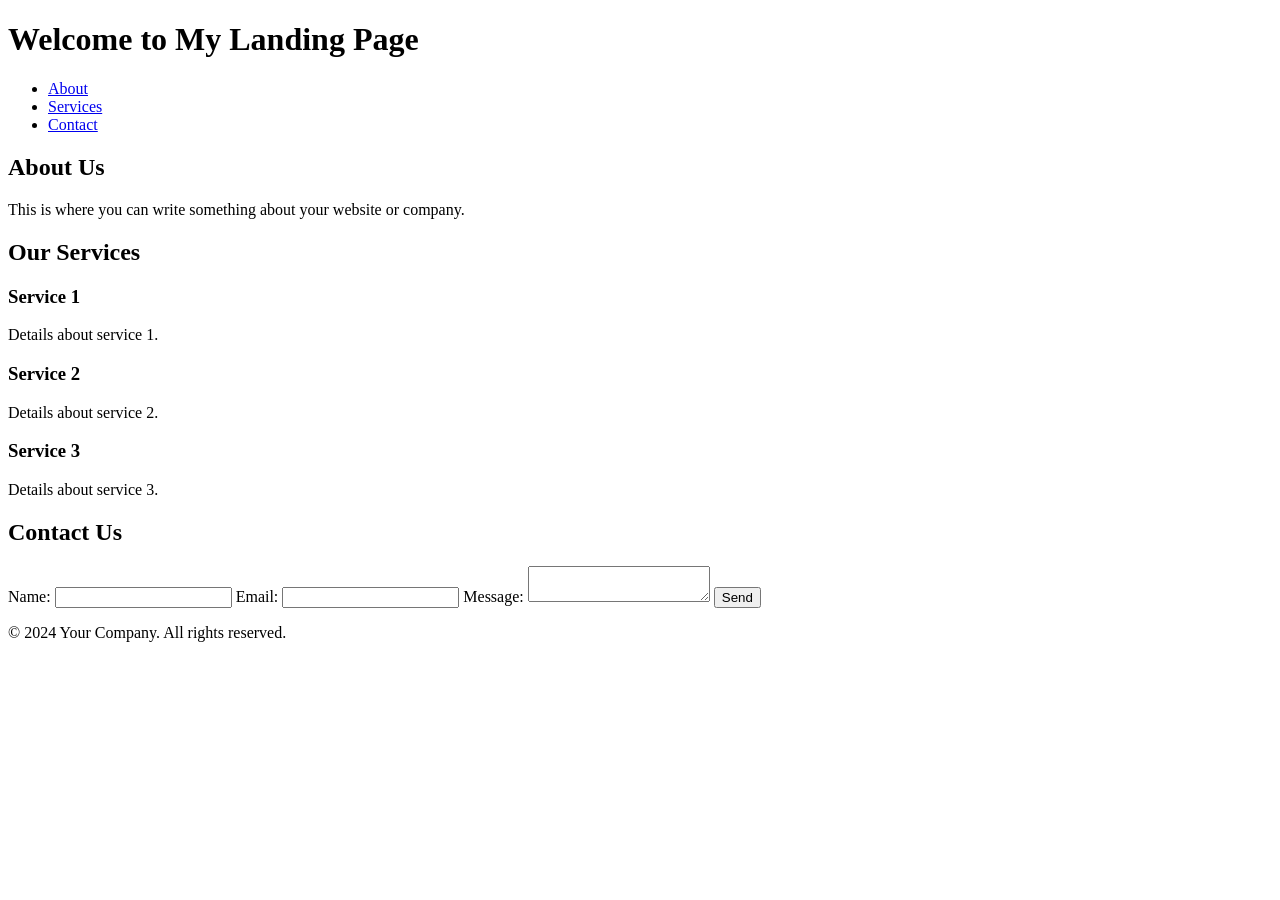
==== oibsip/index.html @ 51a75462 "landing page" ====
<!DOCTYPE html>
<html lang="en">
<head>
    <meta charset="UTF-8">
    <meta name="viewport" content="width=device-width, initial-scale=1.0">
    <title>Landing Page</title>
    <link rel="stylesheet" href="styles.css">
</head>
<body>
    <header class="main-header">
        <h1>Welcome to My Landing Page</h1>
        <nav>
            <ul>
                <li><a href="#about">About</a></li>
                <li><a href="#services">Services</a></li>
                <li><a href="#contact">Contact</a></li>
            </ul>
        </nav>
    </header>

    <section id="about" class="section">
        <h2>About Us</h2>
        <p>This is where you can write something about your website or company.</p>
    </section>

    <section id="services" class="section">
        <h2>Our Services</h2>
        <div class="service">
            <h3>Service 1</h3>
            <p>Details about service 1.</p>
        </div>
        <div class="service">
            <h3>Service 2</h3>
            <p>Details about service 2.</p>
        </div>
        <div class="service">
            <h3>Service 3</h3>
            <p>Details about service 3.</p>
        </div>
    </section>

    <section id="contact" class="section">
        <h2>Contact Us</h2>
        <form>
            <label for="name">Name:</label>
            <input type="text" id="name" name="name">
            <label for="email">Email:</label>
            <input type="email" id="email" name="email">
            <label for="message">Message:</label>
            <textarea id="message" name="message"></textarea>
            <button type="submit">Send</button>
        </form>
    </section>

    <footer class="main-footer">
        <p>&copy; 2024 Your Company. All rights reserved.</p>
    </footer>
</body>
</html>
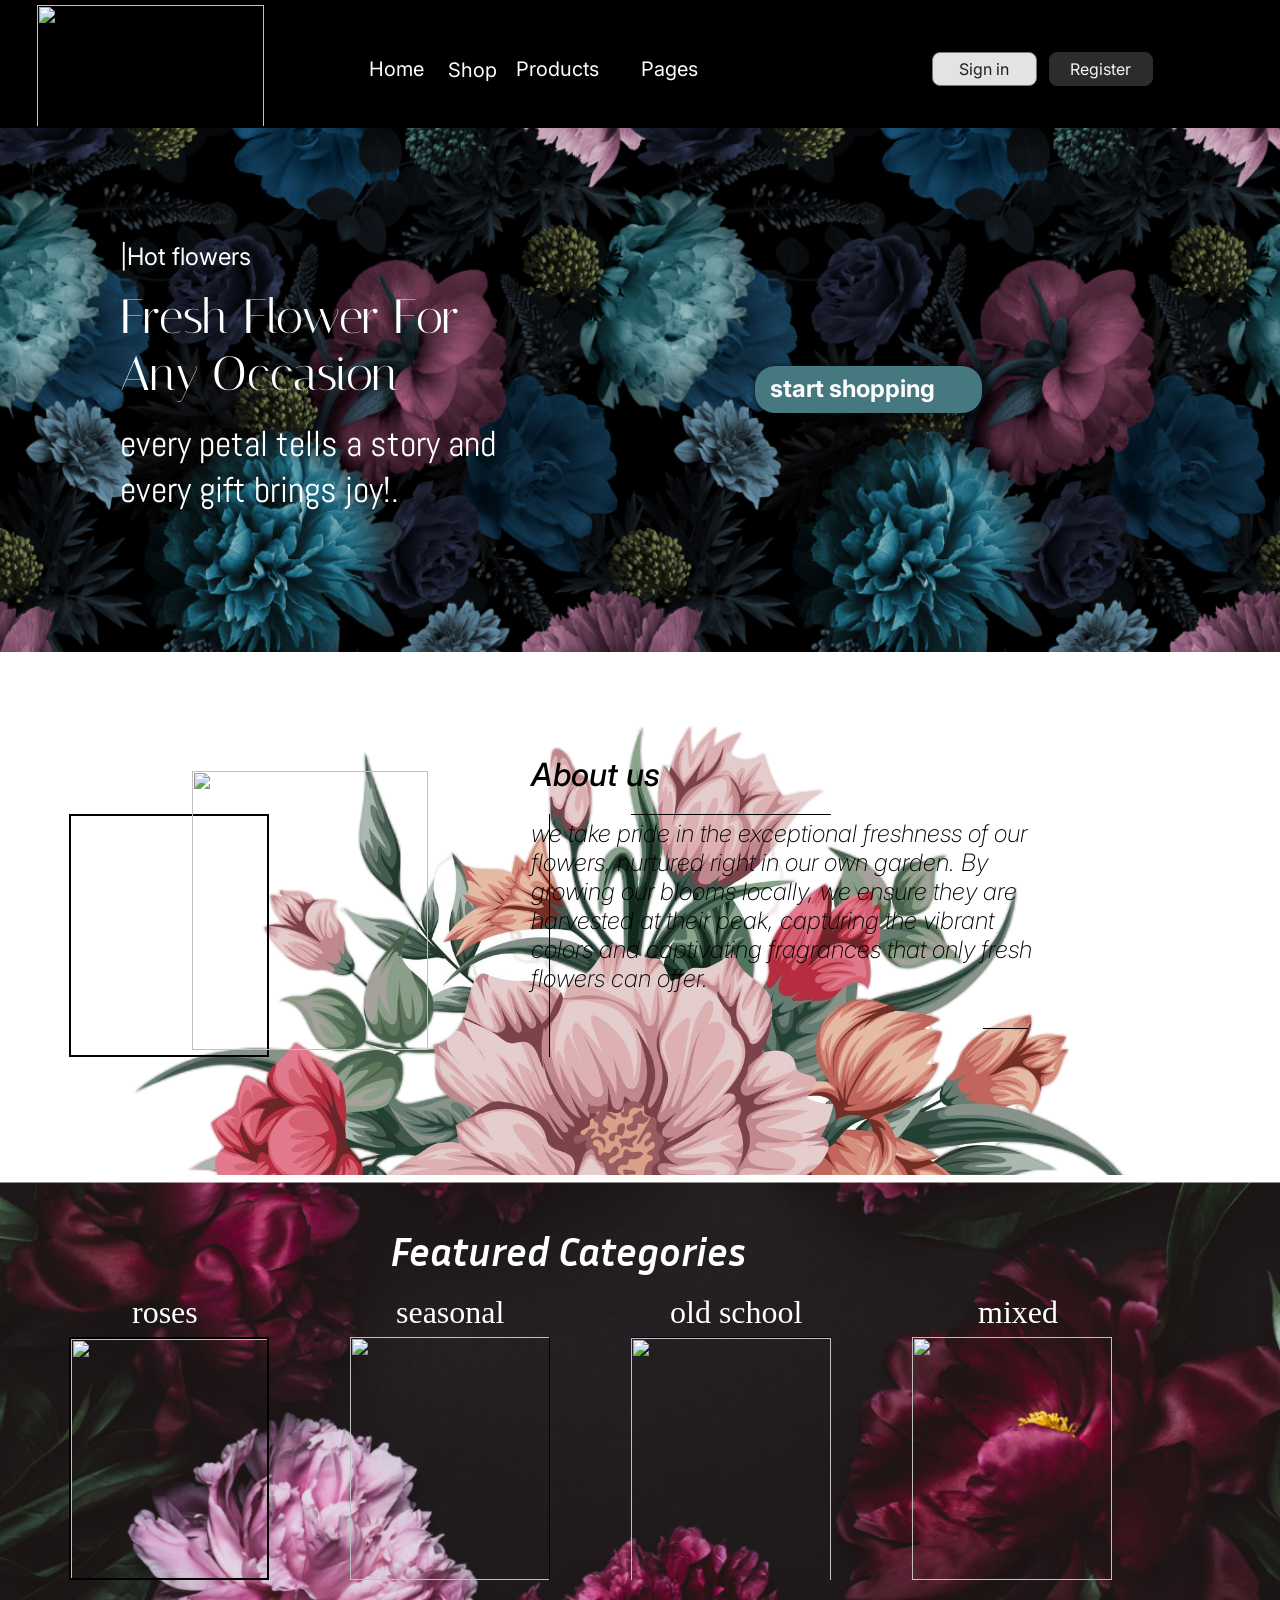
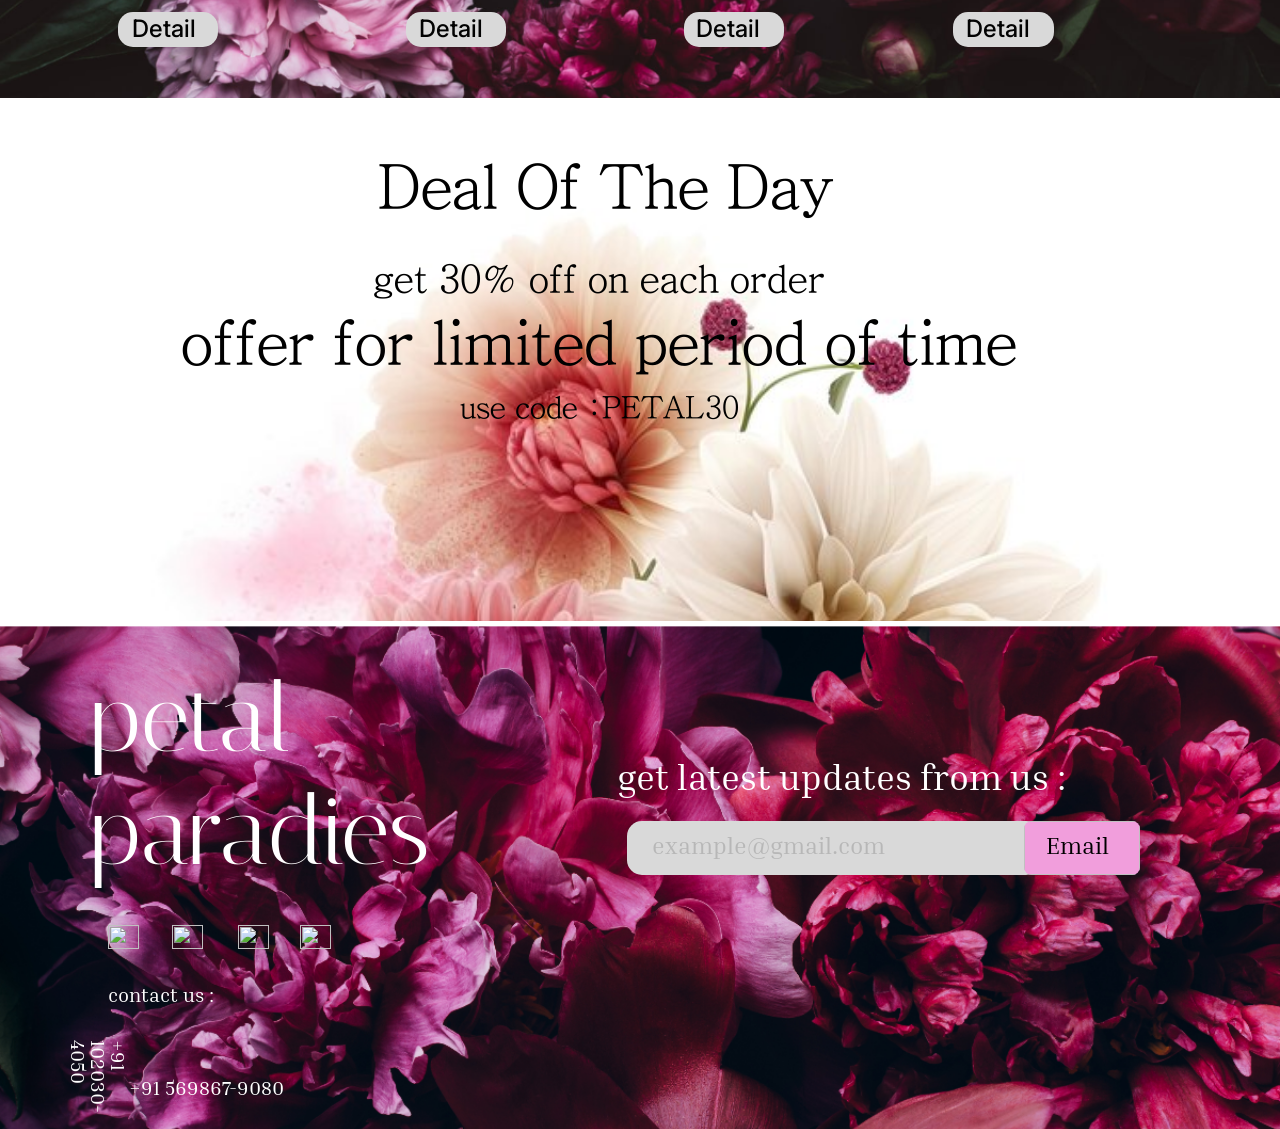
==== commit c7e55a96: "petal paradise" ====
--- a/oibsip/index.html
+++ b/oibsip/index.html
@@ -1,59 +1,112 @@
 <!DOCTYPE html>
-<html lang="en">
+<html>
 <head>
-    <meta charset="UTF-8">
-    <meta name="viewport" content="width=device-width, initial-scale=1.0">
-    <title>Landing Page</title>
-    <link rel="stylesheet" href="styles.css">
+  	<meta charset="utf-8">
+  	<meta name="viewport" content="initial-scale=1, width=device-width">
+  	
+  	<link rel="stylesheet"  href="./index.css" />
+  	<link rel="stylesheet" href="https://fonts.googleapis.com/css2?family=Inter:wght@400&display=swap" />
+  	<link rel="stylesheet" href="https://fonts.googleapis.com/css2?family=Italiana:wght@400&display=swap" />
+    <link rel="stylesheet" href="https://fonts.googleapis.com/css2?family=Abel:wght@400&display=swap" />
+    <link rel="stylesheet" href="https://fonts.googleapis.com/css2?family=Inter:ital,wght@1,200;1,500&display=swap" />
+    <link rel="stylesheet" href="https://fonts.googleapis.com/css2?family=Inria Sans:ital,wght@1,700&display=swap" />
+    <link rel="stylesheet" href="https://fonts.googleapis.com/css2?family=Ink Free:wght@400&display=swap" />
+    <link rel="stylesheet" href="https://fonts.googleapis.com/css2?family=Inter:wght@500&display=swap" />
+    <link rel="stylesheet" href="https://fonts.googleapis.com/css2?family=JejuMyeongjo:wght@400&display=swap" />
+    <link rel="stylesheet" href="https://fonts.googleapis.com/css2?family=Inria Serif:wght@400&display=swap" />
+
+
 </head>
 <body>
-    <header class="main-header">
-        <h1>Welcome to My Landing Page</h1>
-        <nav>
-            <ul>
-                <li><a href="#about">About</a></li>
-                <li><a href="#services">Services</a></li>
-                <li><a href="#contact">Contact</a></li>
-            </ul>
-        </nav>
-    </header>
+  	
+  	<div class="header-auth-parent">
+    		<div class="header-auth">
+      			<div class="button">
+        				<div class="button1">Sign in</div>
+      			</div>
+      			<div class="button2">
+        				<div class="button1">Register</div>
+      			</div>
+    		</div>
+    		<img class="freepik-export-20240802052927o-icon" alt="" src="c:\Users\ARUNESH\Downloads\freepik-export-20240802052927O0ro.png">
+    		
+    		<div class="home">Home</div>
+    		<div class="shop">Shop</div>
+    		<div class="products">Products </div>
+    		<div class="div">&gt;</div>
+    		<div class="pages">Pages</div>
+  	</div>
+  	<div class="hero-image">
+        <div class="hot-flowers">|Hot flowers</div>
+        <div class="fresh-flower-for">Fresh Flower For Any Occasion</div>
+        <div class="every-petal-tells">every petal tells a story and every gift brings joy!.</div>
+        <div class="hero-image-child">
+        </div>
+        <b class="start-shopping">start shopping</b>
+        </div>
+  	
+        <div class="rectangle-parent">
+            <div class="frame-child">
+            </div>
+            <img class="designer-1-icon" alt="" src="c:\Users\ARUNESH\Downloads\Designer.png">
+            <i class="about-us">About us</i>
+            <i class="we-take-pride">we take pride in the exceptional freshness of our flowers, nurtured right in our own garden. By growing our blooms locally, we ensure they are harvested at their peak, capturing the vibrant colors and captivating fragrances that only fresh flowers can offer.</i>
+            <div class="frame-item">
+            </div>
+            <div class="frame-inner">
+            </div>
+            <div class="line-div">
+            </div>
+            </div>
+            </div>
+            <div class="featured-categories-parent">
+                <i class="featured-categories">Featured Categories</i>
+                <img class="frame-child" alt="" src="c:\Users\ARUNESH\Pictures\Camera Roll\beautiful-roses-bouquet-indoors_23-2150851189.jpg">
+                <img class="frame-item" alt="" src="c:\Users\ARUNESH\Pictures\Camera Roll\beautiful-flower-vase-studio_23-2150788595.jpg">
+                <img class="frame-inner" alt="" src="c:\Users\ARUNESH\Pictures\Camera Roll\dried-autumn-flowers-representing-indian-sanchi-stupa-art_23-2151621844.jpg">
+                <img class="rectangle-icon" alt="" src="c:\Users\ARUNESH\Pictures\Camera Roll\download (1).jpg">
+                <div class="roses">roses</div>
+                <div class="seasonal">seasonal</div>
+                <div class="old-school">old school</div>
+                <div class="mixed">mixed</div>
+                <div class="rectangle-div">
+                </div>
+                <div class="frame-child1">
+                </div>
+                <div class="frame-child2">
+                </div>
+                <div class="frame-child3">
+                </div>
+                <div class="detail">Detail</div>
+                <div class="detail1">Detail</div>
+                <div class="detail2">Detail</div>
+                <div class="detail3">Detail</div>
+                </div>
+        <div class="deal-of-the-day-parent">
+<div class="deal-of-the">Deal Of The Day</div>
+<div class="get-30-off">get 30% off on each order </div>
+<div class="offer-for-limited">offer for limited period of time </div>
+<div class="use-code-petal30">use code :PETAL30</div>
+        </div>
+        <div class="petal-paradies-parent">
+            <div class="petal-paradies">petal paradies</div>
+            <img class="x-logo-icon" alt="" src="X Logo.svg">
+            <img class="logo-instagram-icon" alt="" src="Logo Instagram.svg">
+            <img class="logo-youtube-icon" alt="" src="Logo YouTube.svg">
+            <img class="linkedin-icon" alt="" src="LinkedIn.svg">
+            <div class="contact-us">contact us :</div>
+            <div class="div">+91 102030-4050</div>
+            <div class="get-latest-updates">get latest updates from us :</div>
+            <div class="div1">+91 569867-9080</div>
+            <div class="frame-child4">
+            </div>
+            <div class="examplegmailcom">example@gmail.com</div>
+            <img class="frame-item1">
+            <div class="email">Email</div>
+            </div>
+            
 
-    <section id="about" class="section">
-        <h2>About Us</h2>
-        <p>This is where you can write something about your website or company.</p>
-    </section>
-
-    <section id="services" class="section">
-        <h2>Our Services</h2>
-        <div class="service">
-            <h3>Service 1</h3>
-            <p>Details about service 1.</p>
-        </div>
-        <div class="service">
-            <h3>Service 2</h3>
-            <p>Details about service 2.</p>
-        </div>
-        <div class="service">
-            <h3>Service 3</h3>
-            <p>Details about service 3.</p>
-        </div>
-    </section>
-
-    <section id="contact" class="section">
-        <h2>Contact Us</h2>
-        <form>
-            <label for="name">Name:</label>
-            <input type="text" id="name" name="name">
-            <label for="email">Email:</label>
-            <input type="email" id="email" name="email">
-            <label for="message">Message:</label>
-            <textarea id="message" name="message"></textarea>
-            <button type="submit">Send</button>
-        </form>
-    </section>
-
-    <footer class="main-footer">
-        <p>&copy; 2024 Your Company. All rights reserved.</p>
-    </footer>
+      
+  	
 </body>
-</html>
+</html>
--- a/oibsip/index.css
+++ b/oibsip/index.css
@@ -0,0 +1,598 @@
+
+body {
+    margin: 0;
+    line-height: normal;
+}
+
+.button1 {
+    position: relative;
+    line-height: 100%;
+}
+.button {
+    flex: 1;
+    border-radius: 8px;
+    background-color: #e3e3e3;
+    border: 1px solid #767676;
+    overflow: hidden;
+    display: flex;
+    flex-direction: row;
+    align-items: center;
+    justify-content: center;
+    padding: 8px;
+}
+.button2 {
+    flex: 1;
+    border-radius: 8px;
+    background-color: #2c2c2c;
+    border: 1px solid #2c2c2c;
+    overflow: hidden;
+    display: flex;
+    flex-direction: row;
+    align-items: center;
+    justify-content: center;
+    padding: 8px;
+    color: #f5f5f5;
+}
+.header-auth {
+    position: absolute;
+    top: 26px;
+    left: 930px;
+    width: 221px;
+    height: 81px;
+    display: flex;
+    flex-direction: row;
+    align-items: center;
+    justify-content: flex-start;
+    gap: 12px;
+    font-size: 16px;
+    color: #1e1e1e;
+}
+.freepik-export-20240802052927o-icon {
+    position: absolute;
+    top: 3px;
+    left: 35px;
+    width: 227px;
+    height: 125px;
+    object-fit: cover;
+}
+.home {
+    position: absolute;
+    top: 57px;
+    left: 367px;
+    line-height: 100%;
+    display: inline-block;
+    width: 74px;
+    height: 23px;
+}
+.shop {
+    position: absolute;
+    top: 58px;
+    left: 446px;
+    line-height: 100%;
+    display: inline-block;
+    width: 74px;
+    height: 23px;
+}
+.products {
+    position: absolute;
+    top: 57px;
+    left: 514px;
+    line-height: 100%;
+    display: inline-block;
+    width: 94px;
+    height: 23px;
+}
+.div {
+    position: absolute;
+    top: 61.5px;
+    left: 622.5px;
+    line-height: 100%;
+    display: inline-block;
+    width: 23px;
+    height: 20px;
+    transform:  rotate(90deg);
+    transform-origin: 0 0;
+}
+.pages {
+    position: absolute;
+    top: 57px;
+    left: 639px;
+    line-height: 100%;
+    display: inline-block;
+    width: 59px;
+    height: 23px;
+}
+.header-auth-parent {
+    width: 100%;
+    position: relative;
+    background-color: #000;
+    border: 2px solid #000;
+    box-sizing: border-box;
+    height: 128px;
+    overflow: hidden;
+    text-align: left;
+    font-size: 20px;
+    color: #fff;
+    font-family: Inter;
+}
+.hot-flowers {
+    width: 240px;
+    position: absolute;
+    margin: 0 !important;
+    top: 114px;
+    left: 120px;
+    display: inline-block;
+    height: 42px;
+    flex-shrink: 0;
+    z-index: 0;
+}
+.fresh-flower-for {
+    width: 390px;
+    position: absolute;
+    margin: 0 !important;
+    top: 160px;
+    left: 120px;
+    font-size: 48px;
+    font-family: Italiana;
+    display: inline-block;
+    height: 62px;
+    flex-shrink: 0;
+    z-index: 1;
+}
+.every-petal-tells {
+    width: 429px;
+    position: absolute;
+    margin: 0 !important;
+    top: 293px;
+    left: 120px;
+    font-size: 36px;
+    font-family: Abel;
+    display: inline-block;
+    height: 93px;
+    flex-shrink: 0;
+    z-index: 2;
+}
+.hero-image-child {
+    width: 227px;
+    position: absolute;
+    margin: 0 !important;
+    top: 238px;
+    left: 755px;
+    box-shadow: 4px 4px 4px 5px rgba(0, 0, 0, 0.5);
+    border-radius: 20px;
+    background-color: #45787f;
+    height: 47px;
+    z-index: 3;
+}
+.start-shopping {
+    width: 174px;
+    position: absolute;
+    margin: 0 !important;
+    top: 246px;
+    left: 770px;
+    display: inline-block;
+    color: #fffeff;
+    height: 31px;
+    flex-shrink: 0;
+    z-index: 4;
+}
+.hero-image {
+    width: 100%;
+    position: relative;
+    height: 524px;
+    overflow-x: auto;
+    display: flex;
+    flex-direction: column;
+    align-items: center;
+    justify-content: center;
+    padding: 160px 24px;
+    box-sizing: border-box;
+    gap: 32px;
+    background-image: url('Design 1.png');
+    background-size: cover;
+    background-repeat: no-repeat;
+    background-position: top;
+    text-align: left;
+    font-size: 24px;
+    color: #fff;
+    font-family: Inter;
+}
+.frame-child {
+    position: absolute;
+    top: 90px;
+    left: 126px;
+    background-color: rgba(217, 217, 217, 0);
+    border: 2px solid #000;
+    box-sizing: border-box;
+    width: 271px;
+    height: 277px;
+    opacity: 100;
+}
+.designer-1-icon {
+    position: absolute;
+    top: 119px;
+    left: 192px;
+    width: 236px;
+    height: 279px;
+    object-fit: cover;
+}
+.about-us {
+    position: absolute;
+    top: 103px;
+    left: 531px;
+    display: inline-block;
+    font-weight: 500;
+    width: 177px;
+    height: 51px;
+}
+.we-take-pride {
+    position: absolute;
+    top: 167px;
+    left: 531px;
+    font-size: 24px;
+    display: inline-block;
+    font-weight: 200;
+    width: 526px;
+    height: 231px;
+}
+.frame-item {
+    position: absolute;
+    top: 155.5px;
+    left: 504.5px;
+    border-right: 1px solid #000;
+    box-sizing: border-box;
+    width: 1px;
+    height: 45px;
+}
+.frame-inner {
+    position: absolute;
+    top: 155.5px;
+    left: 504.5px;
+    border-top: 1px solid #000;
+    box-sizing: border-box;
+    width: 45px;
+    height: 1px;
+}
+.line-div {
+    position: absolute;
+    top: 375.5px;
+    left: 983.48px;
+    border-top: 1px solid #000;
+    box-sizing: border-box;
+    width: 45px;
+    height: 1px;
+}
+
+.rectangle-parent {
+    width: 100%;
+    position: relative;
+    height: 523px;
+    overflow-x: auto;
+    background-image: url('beautiful-watercolour-bouquet-flowers.png');
+    background-size: cover;
+    background-repeat: no-repeat;
+    background-position: top;
+    text-align: left;
+    font-size: 32px;
+    color: #000;
+    font-family: Inter;
+}
+.featured-categories {
+    position: absolute;
+    top: 52px;
+    left: 390px;
+    font-size: 40px;
+    display: inline-block;
+    font-weight: 700;
+    font-family: 'Inria Sans';
+    white-space: pre-wrap;
+    width: 422px;
+    height: 58px;
+}
+.frame-child {
+    position: absolute;
+    top: 162px;
+    left: 69px;
+    width: 200px;
+    height: 243px;
+    object-fit: cover;
+}
+.frame-item {
+    position: absolute;
+    top: 162px;
+    left: 350px;
+    width: 200px;
+    height: 243px;
+    object-fit: cover;
+}
+.frame-inner {
+    position: absolute;
+    top: 162px;
+    left: 631px;
+    width: 200px;
+    height: 243px;
+    object-fit: cover;
+}
+.rectangle-icon {
+    position: absolute;
+    top: 162px;
+    left: 912px;
+    width: 200px;
+    height: 243px;
+    object-fit: cover;
+}
+.roses {
+    position: absolute;
+    top: 119px;
+    left: 132px;
+}
+.seasonal {
+    position: absolute;
+    top: 119px;
+    left: 396px;
+}
+.old-school {
+    position: absolute;
+    top: 119px;
+    left: 670px;
+}
+.mixed {
+    position: absolute;
+    top: 119px;
+    left: 978px;
+}
+.rectangle-div {
+    position: absolute;
+    top: 437px;
+    left: 118px;
+    border-radius: 15px;
+    background-color: #d9d9d9;
+    width: 100px;
+    height: 35px;
+}
+.frame-child1 {
+    position: absolute;
+    top: 437px;
+    left: 406px;
+    border-radius: 15px;
+    background-color: #d9d9d9;
+    width: 100px;
+    height: 35px;
+}
+.frame-child2 {
+    position: absolute;
+    top: 437px;
+    left: 684px;
+    border-radius: 15px;
+    background-color: #d9d9d9;
+    width: 100px;
+    height: 35px;
+}
+.frame-child3 {
+    position: absolute;
+    top: 437px;
+    left: 953px;
+    border-radius: 15px;
+    background-color: #d9d9d9;
+    width: 101px;
+    height: 35px;
+}
+.detail {
+    position: absolute;
+    top: 439px;
+    left: 132px;
+    font-size: 24px;
+    font-weight: 500;
+    font-family: Inter;
+    color: #020202;
+    display: inline-block;
+    width: 125px;
+}
+.detail1 {
+    position: absolute;
+    top: 439px;
+    left: 419px;
+    font-size: 24px;
+    font-weight: 500;
+    font-family: Inter;
+    color: #020202;
+    display: inline-block;
+    width: 175px;
+}
+.detail2 {
+    position: absolute;
+    top: 439px;
+    left: 696px;
+    font-size: 24px;
+    font-weight: 500;
+    font-family: Inter;
+    color: #020202;
+    display: inline-block;
+    width: 175px;
+}
+.detail3 {
+    position: absolute;
+    top: 439px;
+    left: 966px;
+    font-size: 24px;
+    font-weight: 500;
+    font-family: Inter;
+    color: #020202;
+    display: inline-block;
+    width: 175px;
+}
+.featured-categories-parent {
+    width: 100%;
+    position: relative;
+    height: 523px;
+    overflow: hidden;
+    background-image: url('Design 4.png');
+    background-size: cover;
+    background-repeat: no-repeat;
+    background-position: top;
+    text-align: left;
+    font-size: 32px;
+    color: #fff;
+    font-family: 'Ink Free';
+}
+.deal-of-the {
+    position: absolute;
+    top: 57px;
+    left: 239px;
+    line-height: 64px;
+    display: inline-block;
+    width: 733px;
+    height: 92px;
+}
+.get-30-off {
+    position: absolute;
+    top: 149px;
+    left: 239px;
+    font-size: 40px;
+    line-height: 64px;
+    display: inline-block;
+    width: 720px;
+    height: 64px;
+}
+.offer-for-limited {
+    position: absolute;
+    top: 213px;
+    left: 181px;
+    line-height: 64px;
+}
+.use-code-petal30 {
+    position: absolute;
+    top: 277px;
+    left: 287px;
+    font-size: 32px;
+    line-height: 64px;
+    display: inline-block;
+    width: 624px;
+    height: 91px;
+}
+.deal-of-the-day-parent {
+    width: 100%;
+    position: relative;
+    height: 523px;
+    overflow: hidden;
+    background-image: url('vector.jpg');
+    background-size: cover;
+    background-repeat: no-repeat;
+    background-position: top;
+    text-align: center;
+    font-size: 64px;
+    color: #000;
+    font-family: JejuMyeongjo;
+}
+.petal-paradies {
+    position: absolute;
+    top: 41px;
+    left: 90px;
+    font-size: 96px;
+    font-family: Italiana;
+    display: inline-block;
+    width: 556px;
+}
+.x-logo-icon {
+    position: absolute;
+    top: 304px;
+    left: 108px;
+    width: 31px;
+    height: 24px;
+}
+.logo-instagram-icon {
+    position: absolute;
+    top: 304px;
+    left: 172px;
+    width: 31px;
+    height: 24px;
+    overflow: hidden;
+}
+.logo-youtube-icon {
+    position: absolute;
+    top: 304px;
+    left: 238px;
+    width: 31px;
+    height: 24px;
+    overflow: hidden;
+}
+.linkedin-icon {
+    position: absolute;
+    top: 304px;
+    left: 300px;
+    width: 31px;
+    height: 24px;
+    overflow: hidden;
+}
+.contact-us {
+    position: absolute;
+    top: 361px;
+    left: 108px;
+}
+.div {
+    position: absolute;
+    top: 419px;
+    left: 129px;
+}
+.get-latest-updates {
+    position: absolute;
+    top: 134px;
+    left: 617px;
+    font-size: 36px;
+}
+.div1 {
+    position: absolute;
+    top: 454px;
+    left: 129px;
+}
+.frame-child4 {
+    position: absolute;
+    top: 200px;
+    left: 627px;
+    border-radius: 15px;
+    background-color: #d9d9d9;
+    width: 414px;
+    height: 54px;
+}
+.examplegmailcom {
+    position: absolute;
+    top: 210px;
+    left: 652px;
+    font-size: 24px;
+    color: #000;
+    opacity: 0.15;
+}
+.frame-item1 {
+    position: absolute;
+    top: 200px;
+    left: 1024px;
+    border-radius: 8px;
+    width: 116px;
+    overflow: hidden;
+    height: 54px;
+    background-color: #F19EDC;
+    opacity :100;
+    
+}
+.email {
+    position: absolute;
+    top: 210px;
+    left: 1046px;
+    font-size: 24px;
+    color: #000;
+}
+.petal-paradies-parent {
+    width: 100%;
+    position: relative;
+    height: 508px;
+    overflow: hidden;
+    background-image: url('Design 4 (1).png');
+    background-size: cover;
+    background-repeat: no-repeat;
+    background-position: top;
+    text-align: left;
+    font-size: 20px;
+    color: #fff;
+    font-family: 'Inria Serif';
+}
+
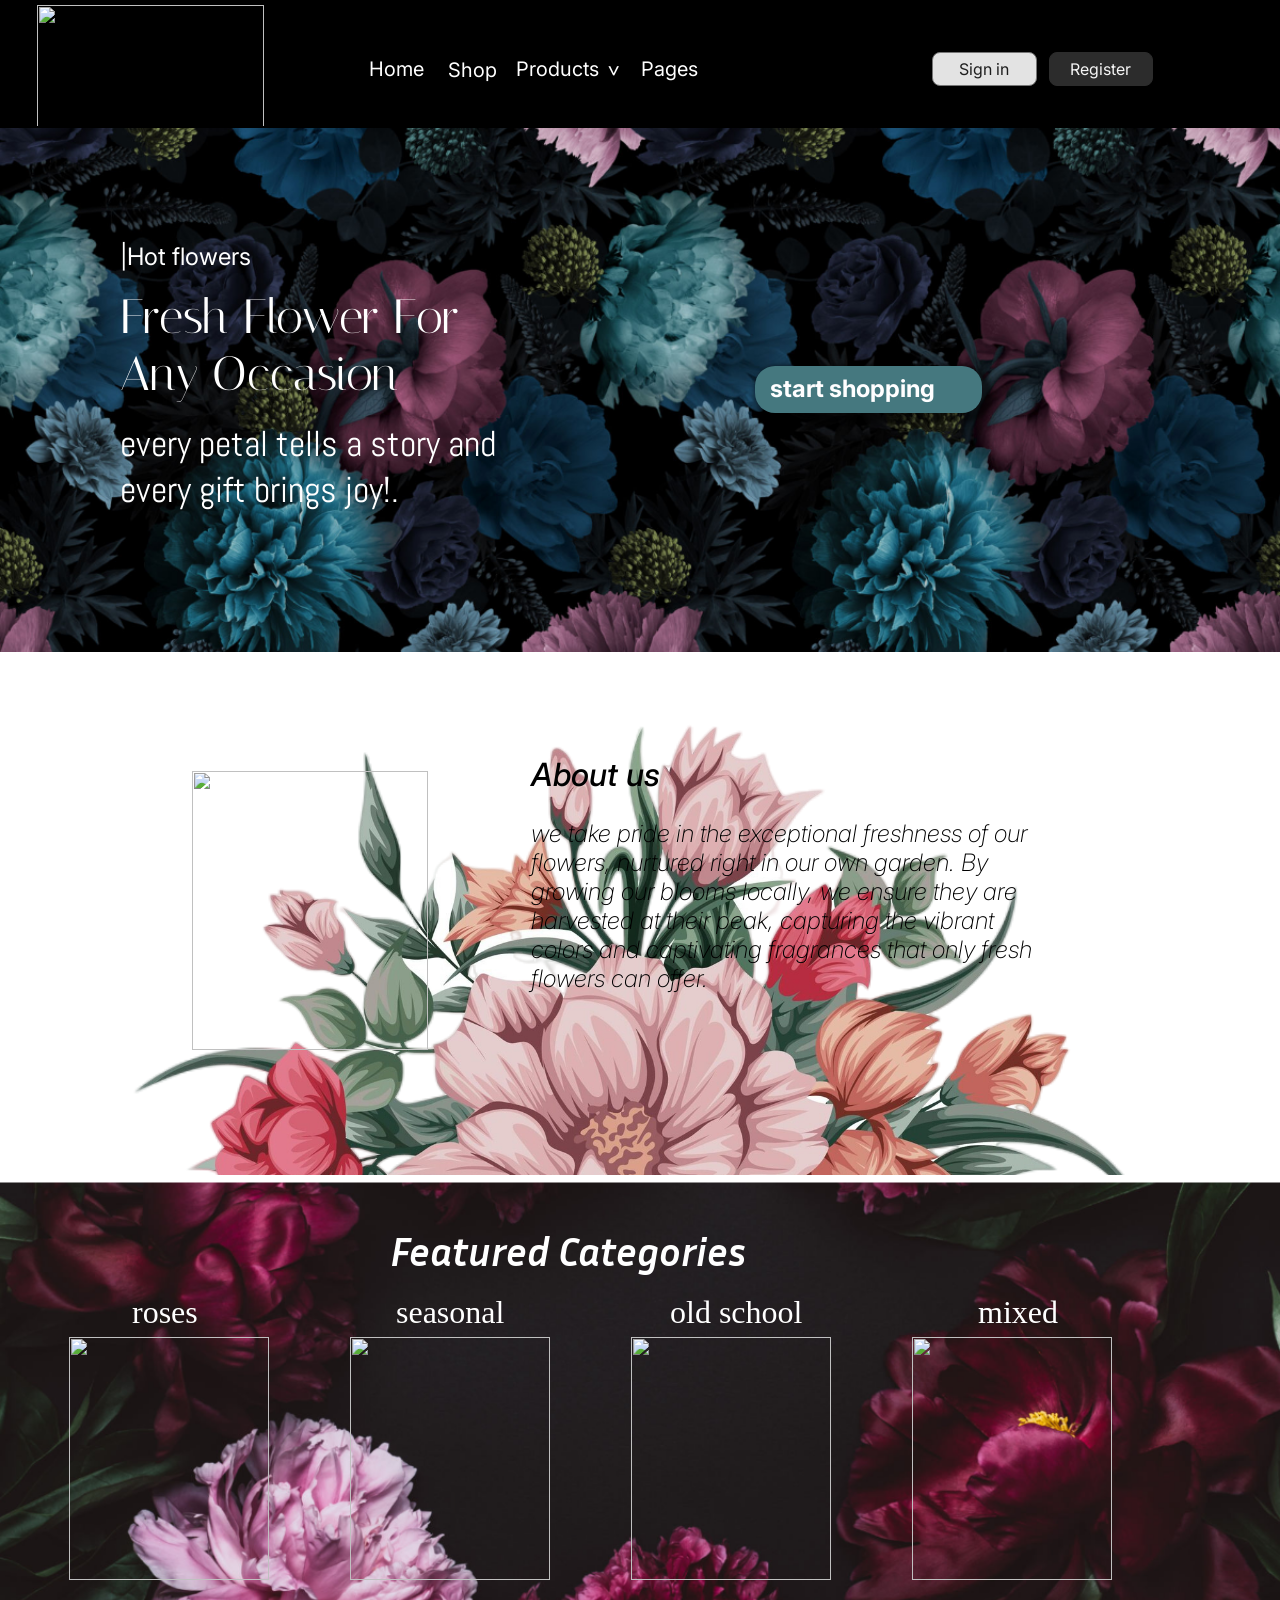
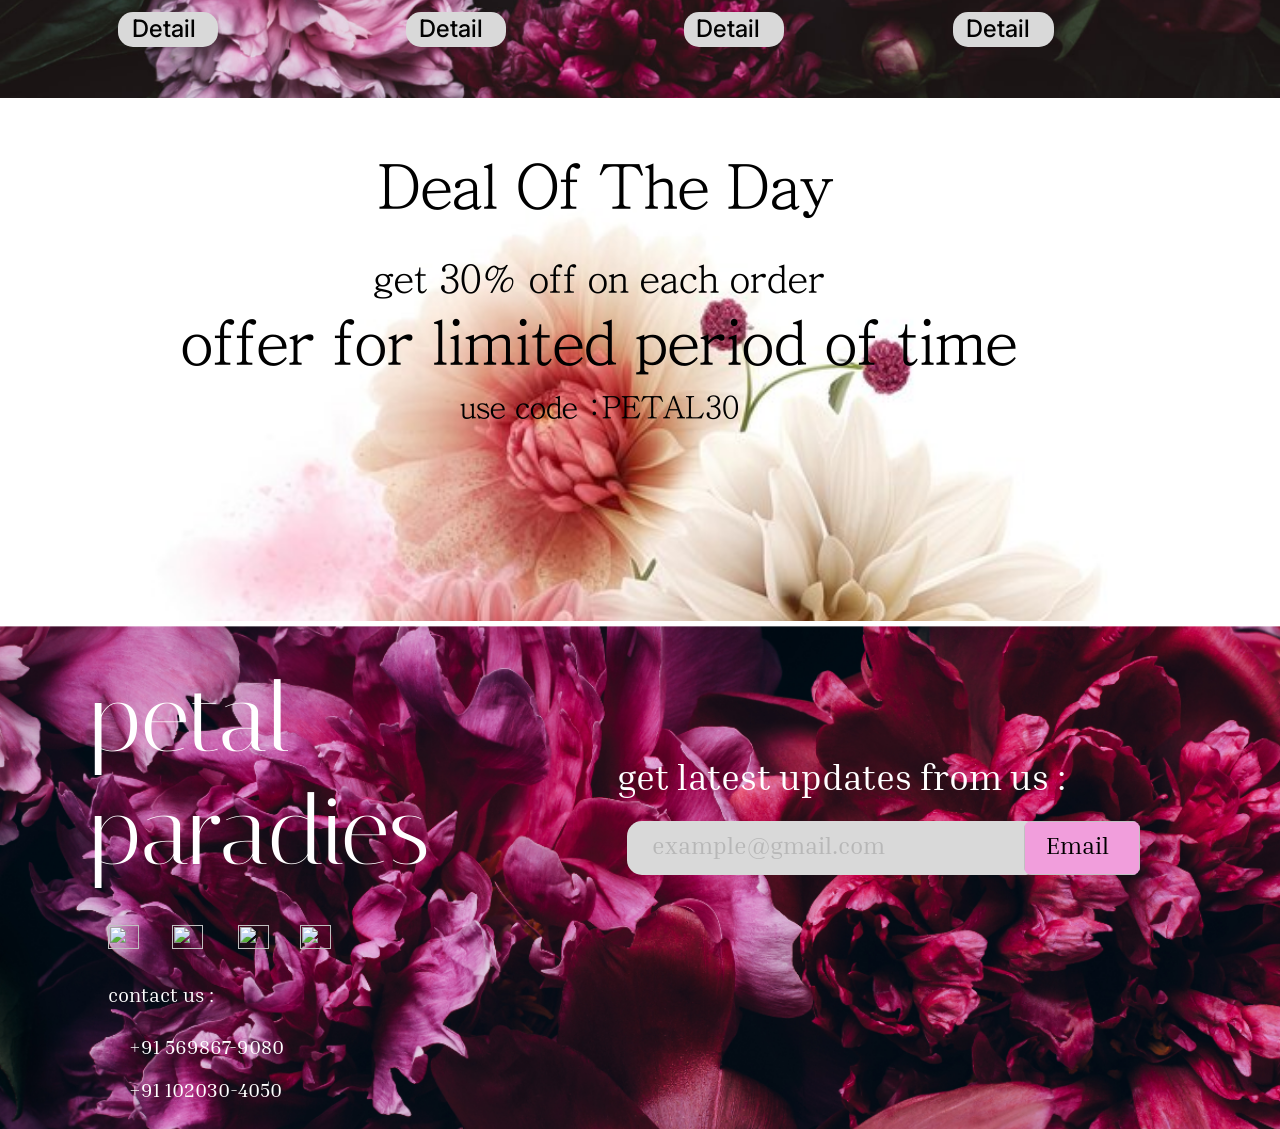
==== commit 2d3a77f7: "correction on codes" ====
--- a/oibsip/index.html
+++ b/oibsip/index.html
@@ -46,17 +46,10 @@
         </div>
   	
         <div class="rectangle-parent">
-            <div class="frame-child">
-            </div>
             <img class="designer-1-icon" alt="" src="c:\Users\ARUNESH\Downloads\Designer.png">
             <i class="about-us">About us</i>
             <i class="we-take-pride">we take pride in the exceptional freshness of our flowers, nurtured right in our own garden. By growing our blooms locally, we ensure they are harvested at their peak, capturing the vibrant colors and captivating fragrances that only fresh flowers can offer.</i>
-            <div class="frame-item">
-            </div>
-            <div class="frame-inner">
-            </div>
-            <div class="line-div">
-            </div>
+
             </div>
             </div>
             <div class="featured-categories-parent">
@@ -90,12 +83,12 @@
         </div>
         <div class="petal-paradies-parent">
             <div class="petal-paradies">petal paradies</div>
-            <img class="x-logo-icon" alt="" src="X Logo.svg">
-            <img class="logo-instagram-icon" alt="" src="Logo Instagram.svg">
-            <img class="logo-youtube-icon" alt="" src="Logo YouTube.svg">
-            <img class="linkedin-icon" alt="" src="LinkedIn.svg">
+            <img class="x-logo-icon" alt="" src="c:\Users\ARUNESH\Pictures\Camera Roll\X Logo.png">
+            <img class="logo-instagram-icon" alt="" src="c:\Users\ARUNESH\Pictures\Camera Roll\Logo Instagram.png">
+            <img class="logo-youtube-icon" alt="" src="c:\Users\ARUNESH\Pictures\Camera Roll\Logo YouTube.png">
+            <img class="linkedin-icon" alt="" src="c:\Users\ARUNESH\Pictures\Camera Roll\LinkedIn.png">
             <div class="contact-us">contact us :</div>
-            <div class="div">+91 102030-4050</div>
+            <div class="div2">+91 102030-4050</div>
             <div class="get-latest-updates">get latest updates from us :</div>
             <div class="div1">+91 569867-9080</div>
             <div class="frame-child4">
--- a/oibsip/index.css
+++ b/oibsip/index.css
@@ -197,17 +197,6 @@
     color: #fff;
     font-family: Inter;
 }
-.frame-child {
-    position: absolute;
-    top: 90px;
-    left: 126px;
-    background-color: rgba(217, 217, 217, 0);
-    border: 2px solid #000;
-    box-sizing: border-box;
-    width: 271px;
-    height: 277px;
-    opacity: 100;
-}
 .designer-1-icon {
     position: absolute;
     top: 119px;
@@ -235,34 +224,6 @@
     width: 526px;
     height: 231px;
 }
-.frame-item {
-    position: absolute;
-    top: 155.5px;
-    left: 504.5px;
-    border-right: 1px solid #000;
-    box-sizing: border-box;
-    width: 1px;
-    height: 45px;
-}
-.frame-inner {
-    position: absolute;
-    top: 155.5px;
-    left: 504.5px;
-    border-top: 1px solid #000;
-    box-sizing: border-box;
-    width: 45px;
-    height: 1px;
-}
-.line-div {
-    position: absolute;
-    top: 375.5px;
-    left: 983.48px;
-    border-top: 1px solid #000;
-    box-sizing: border-box;
-    width: 45px;
-    height: 1px;
-}
-
 .rectangle-parent {
     width: 100%;
     position: relative;
@@ -529,9 +490,9 @@
     top: 361px;
     left: 108px;
 }
-.div {
-    position: absolute;
-    top: 419px;
+.div2 {
+    position: absolute;
+    top: 456px;
     left: 129px;
 }
 .get-latest-updates {
@@ -542,7 +503,7 @@
 }
 .div1 {
     position: absolute;
-    top: 454px;
+    top: 413px;
     left: 129px;
 }
 .frame-child4 {
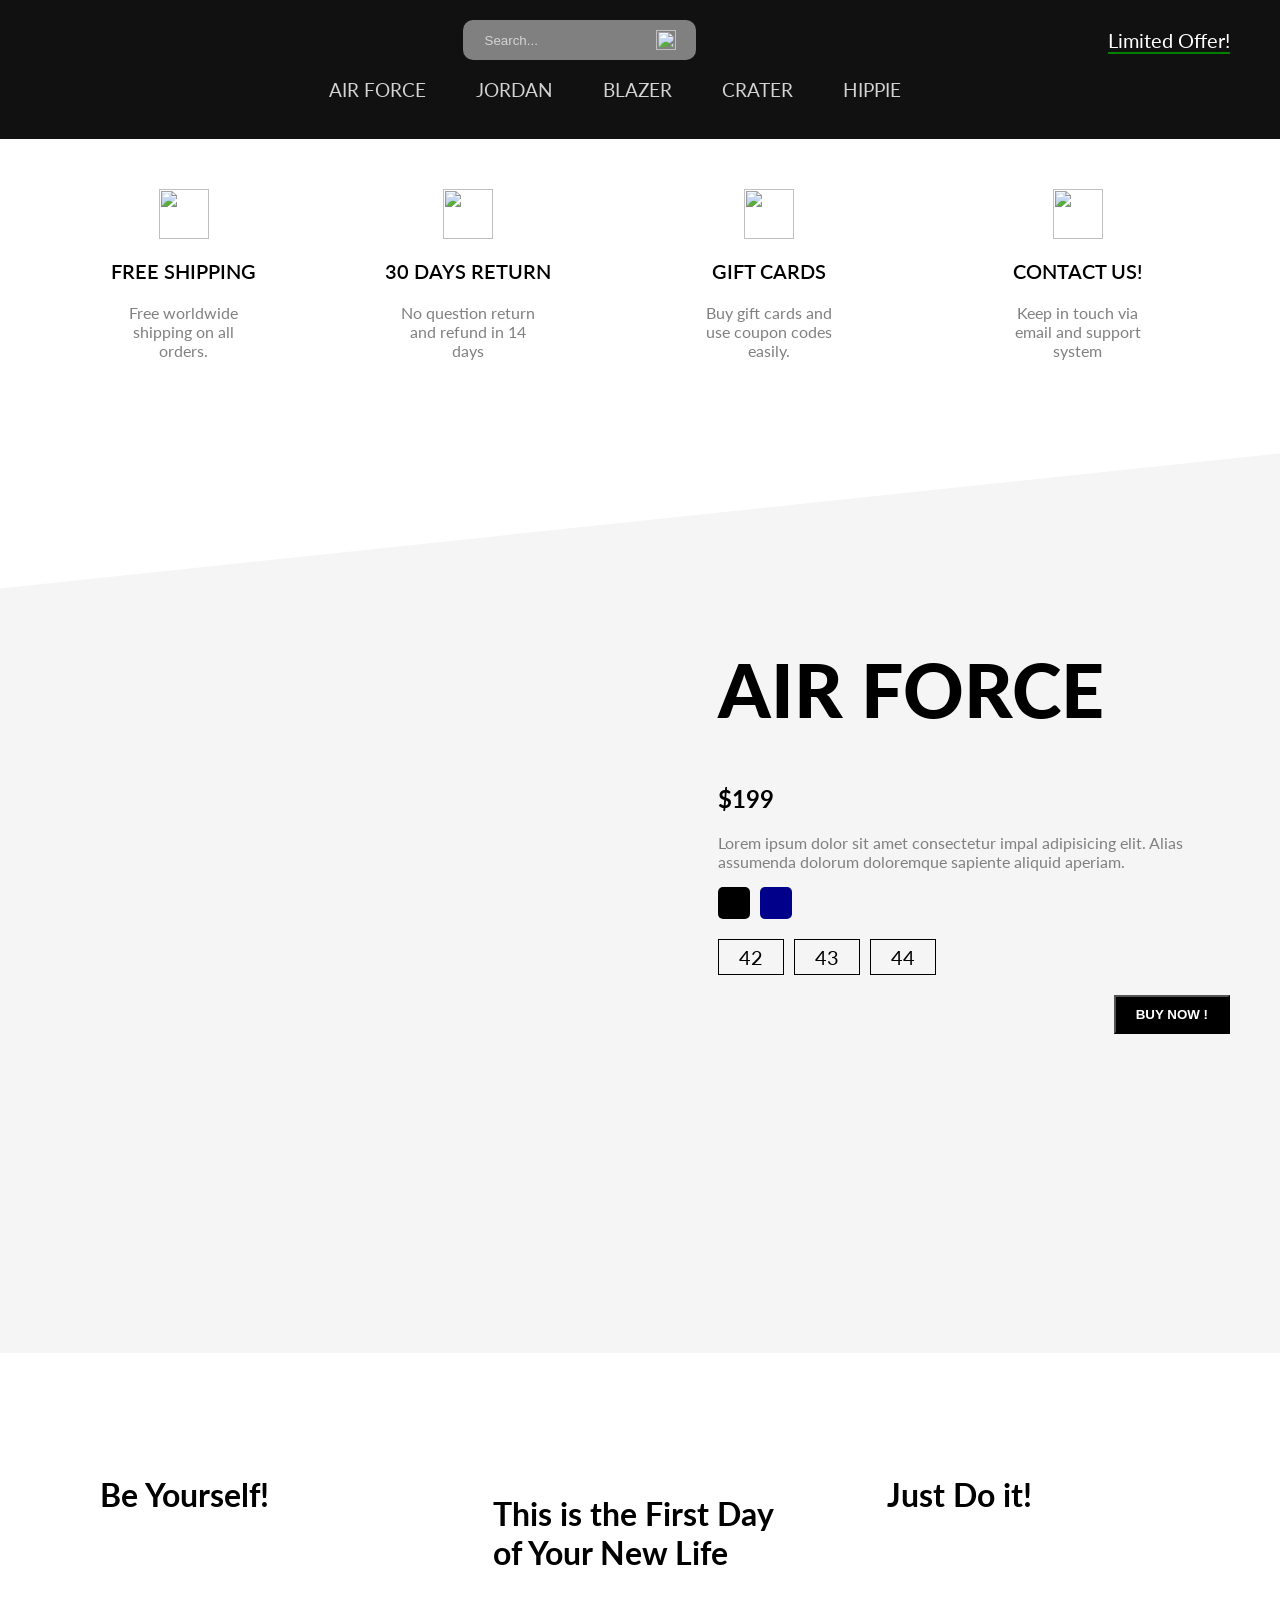
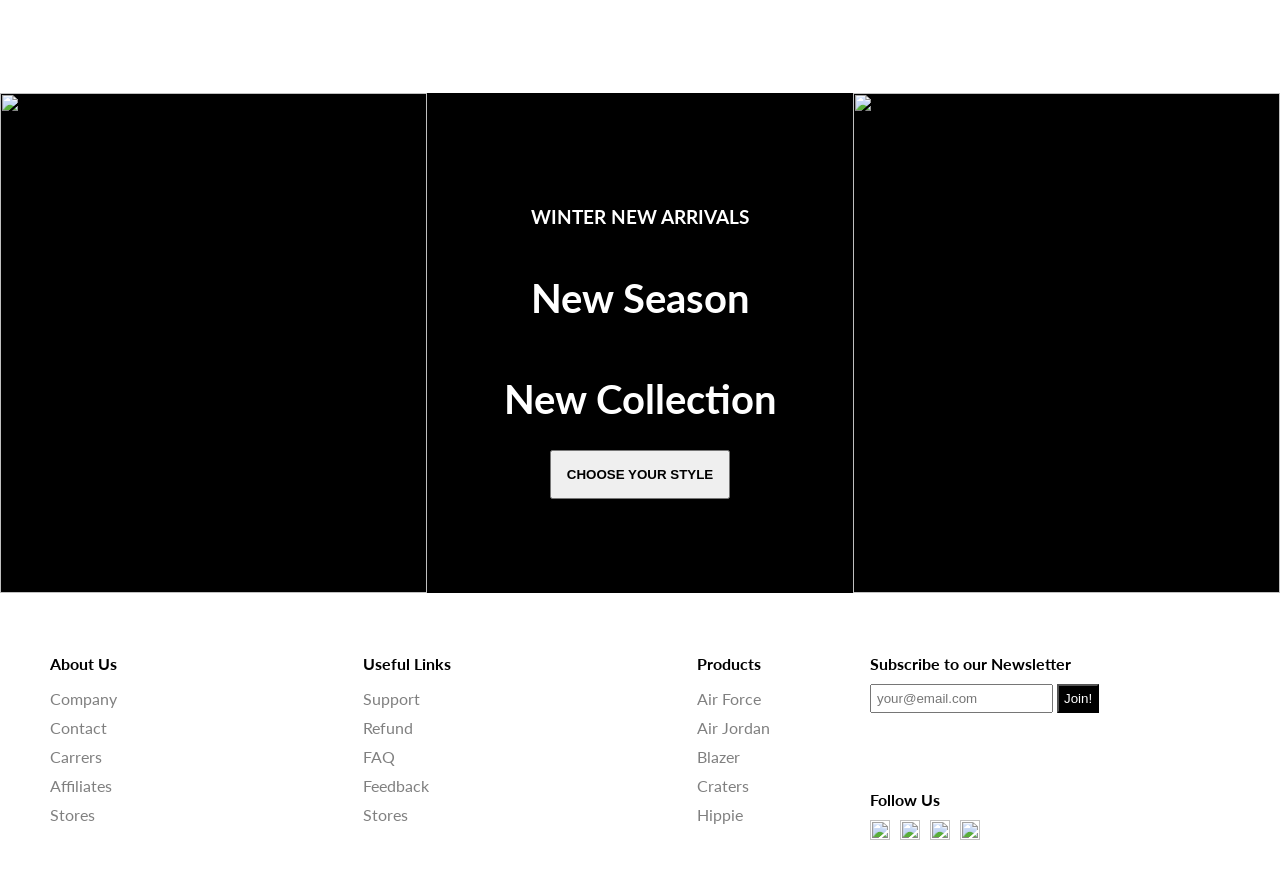
==== commit 3805cd24: "shoe website" ====
--- a/oibsip/index.html
+++ b/oibsip/index.html
@@ -1,105 +1,244 @@
 <!DOCTYPE html>
 <html>
-<head>
-  	<meta charset="utf-8">
-  	<meta name="viewport" content="initial-scale=1, width=device-width">
-  	
-  	<link rel="stylesheet"  href="./index.css" />
-  	<link rel="stylesheet" href="https://fonts.googleapis.com/css2?family=Inter:wght@400&display=swap" />
-  	<link rel="stylesheet" href="https://fonts.googleapis.com/css2?family=Italiana:wght@400&display=swap" />
-    <link rel="stylesheet" href="https://fonts.googleapis.com/css2?family=Abel:wght@400&display=swap" />
-    <link rel="stylesheet" href="https://fonts.googleapis.com/css2?family=Inter:ital,wght@1,200;1,500&display=swap" />
-    <link rel="stylesheet" href="https://fonts.googleapis.com/css2?family=Inria Sans:ital,wght@1,700&display=swap" />
-    <link rel="stylesheet" href="https://fonts.googleapis.com/css2?family=Ink Free:wght@400&display=swap" />
-    <link rel="stylesheet" href="https://fonts.googleapis.com/css2?family=Inter:wght@500&display=swap" />
-    <link rel="stylesheet" href="https://fonts.googleapis.com/css2?family=JejuMyeongjo:wght@400&display=swap" />
-    <link rel="stylesheet" href="https://fonts.googleapis.com/css2?family=Inria Serif:wght@400&display=swap" />
-
-
-</head>
-<body>
-  	
-  	<div class="header-auth-parent">
-    		<div class="header-auth">
-      			<div class="button">
-        				<div class="button1">Sign in</div>
-      			</div>
-      			<div class="button2">
-        				<div class="button1">Register</div>
-      			</div>
-    		</div>
-    		<img class="freepik-export-20240802052927o-icon" alt="" src="c:\Users\ARUNESH\Downloads\freepik-export-20240802052927O0ro.png">
-    		
-    		<div class="home">Home</div>
-    		<div class="shop">Shop</div>
-    		<div class="products">Products </div>
-    		<div class="div">&gt;</div>
-    		<div class="pages">Pages</div>
-  	</div>
-  	<div class="hero-image">
-        <div class="hot-flowers">|Hot flowers</div>
-        <div class="fresh-flower-for">Fresh Flower For Any Occasion</div>
-        <div class="every-petal-tells">every petal tells a story and every gift brings joy!.</div>
-        <div class="hero-image-child">
-        </div>
-        <b class="start-shopping">start shopping</b>
-        </div>
-  	
-        <div class="rectangle-parent">
-            <img class="designer-1-icon" alt="" src="c:\Users\ARUNESH\Downloads\Designer.png">
-            <i class="about-us">About us</i>
-            <i class="we-take-pride">we take pride in the exceptional freshness of our flowers, nurtured right in our own garden. By growing our blooms locally, we ensure they are harvested at their peak, capturing the vibrant colors and captivating fragrances that only fresh flowers can offer.</i>
-
-            </div>
-            </div>
-            <div class="featured-categories-parent">
-                <i class="featured-categories">Featured Categories</i>
-                <img class="frame-child" alt="" src="c:\Users\ARUNESH\Pictures\Camera Roll\beautiful-roses-bouquet-indoors_23-2150851189.jpg">
-                <img class="frame-item" alt="" src="c:\Users\ARUNESH\Pictures\Camera Roll\beautiful-flower-vase-studio_23-2150788595.jpg">
-                <img class="frame-inner" alt="" src="c:\Users\ARUNESH\Pictures\Camera Roll\dried-autumn-flowers-representing-indian-sanchi-stupa-art_23-2151621844.jpg">
-                <img class="rectangle-icon" alt="" src="c:\Users\ARUNESH\Pictures\Camera Roll\download (1).jpg">
-                <div class="roses">roses</div>
-                <div class="seasonal">seasonal</div>
-                <div class="old-school">old school</div>
-                <div class="mixed">mixed</div>
-                <div class="rectangle-div">
+  <head>
+    <meta charset="UTF-8" />
+    <meta http-equiv="X-UA-Compatible" content="IE=edge" />
+    <link
+      href="https://fonts.googleapis.com/css2?family=Lato:ital,wght@0,100;0,300;0,400;0,700;0,900;1,100;1,300;1,400;1,700;1,900&display=swap"
+      rel="stylesheet"
+    />
+    <link rel="stylesheet" href="styles.css" />
+    <title>Sneaker Shoes Online</title>
+  </head>
+  <body>
+    <nav id="nav">
+        <div class="navTop" >
+            <div class="navItem">
+                <img src="https://raw.githubusercontent.com/ZeroOctave/ZeroOctave-Javascript-Projects/main/assets/Images/sneaker-images/sneakers.png" alt="">
+            </div>
+            <div class="navItem" >
+                <div class="search">
+                    <input type="text" placeholder="Search..." class="searchInput" >
+                    <img src="https://raw.githubusercontent.com/ZeroOctave/ZeroOctave-Javascript-Projects/main/assets/Images/sneaker-images/search.png" width="20" height="20" alt="" class="searchIcon" >
                 </div>
-                <div class="frame-child1">
+            </div>
+            <div class="navItem">
+                <span class="limitedOffer">Limited Offer!</span>
+            </div>
+        </div>
+        <div class="navBottom">
+            <h3 class="menuItem">AIR FORCE</h3>
+            <h3 class="menuItem">JORDAN</h3>
+            <h3 class="menuItem">BLAZER</h3>
+            <h3 class="menuItem">CRATER</h3>
+            <h3 class="menuItem">HIPPIE</h3>
+        </div>
+    </nav>
+    <div class="slider" >
+        <div class="sliderWrapper">
+            <div class="sliderItem" >
+                <img src="https://raw.githubusercontent.com/ZeroOctave/ZeroOctave-Javascript-Projects/main/assets/Images/sneaker-images/air.png" alt="" class="sliderImg" >
+                <div class="sliderBg"></div>
+                <h1 class="sliderTitle">AIR FORCE</br> NEW</br>SEASON</h1>
+                <h2 class="sliderPrice">$120</h2>
+                <a href="#product">
+                    <button class="buyButton">BUY NOW!</button>
+                </a>
+            </div>
+            <div class="sliderItem" >
+                <img src="https://raw.githubusercontent.com/ZeroOctave/ZeroOctave-Javascript-Projects/main/assets/Images/sneaker-images/jordan.png" alt="" class="sliderImg" >
+                <div class="sliderBg"></div>
+                <h1 class="sliderTitle">AIR JORDAN</br> NEW</br>SEASON</h1>
+                <h2 class="sliderPrice">$150</h2>
+                <a href="#product">
+                    <button class="buyButton">BUY NOW!</button>
+                </a>
+            </div>
+            <div class="sliderItem" >
+                <img src="https://raw.githubusercontent.com/ZeroOctave/ZeroOctave-Javascript-Projects/main/assets/Images/sneaker-images/blazer.png" alt="" class="sliderImg" >
+                <div class="sliderBg"></div>
+                <h1 class="sliderTitle">BLAZER</br> NEW</br>SEASON</h1>
+                <h2 class="sliderPrice">$110</h2>
+                <a href="#product">
+                    <button class="buyButton">BUY NOW!</button>
+                </a>
+            </div>
+            <div class="sliderItem" >
+                <img src="https://raw.githubusercontent.com/ZeroOctave/ZeroOctave-Javascript-Projects/main/assets/Images/sneaker-images/crater.png" alt="" class="sliderImg" >
+                <div class="sliderBg"></div>
+                <h1 class="sliderTitle">CRATER</br> NEW</br>SEASON</h1>
+                <h2 class="sliderPrice">$129</h2>
+                <a href="#product">
+                    <button class="buyButton">BUY NOW!</button>
+                </a>
+            </div>
+            <div class="sliderItem" >
+                <img src="https://raw.githubusercontent.com/ZeroOctave/ZeroOctave-Javascript-Projects/main/assets/Images/sneaker-images/hippie.png" alt="" class="sliderImg" >
+                <div class="sliderBg"></div>
+                <h1 class="sliderTitle">HIPPIE</br> NEW</br>SEASON</h1>
+                <h2 class="sliderPrice">$99</h2>
+                <a href="#product">
+                    <button class="buyButton">BUY NOW!</button>
+                </a>
+            </div>
+        </div>
+    </div>
+
+    <div class="features">
+        <div class="feature">
+            <img src="https://raw.githubusercontent.com/ZeroOctave/ZeroOctave-Javascript-Projects/main/assets/Images/sneaker-images/shipping.png" class="featureIcon">
+            <span class="featureTitle">FREE SHIPPING</span>
+            <span class="featureDesc">Free worldwide shipping on all orders.</span>
+        </div>
+        <div class="feature">
+            <img src="https://raw.githubusercontent.com/ZeroOctave/ZeroOctave-Javascript-Projects/main/assets/Images/sneaker-images/return.png" class="featureIcon">
+            <span class="featureTitle">30 DAYS RETURN</span>
+            <span class="featureDesc">No question return and refund in 14 days</span>
+        </div>
+        <div class="feature">
+            <img src="https://raw.githubusercontent.com/ZeroOctave/ZeroOctave-Javascript-Projects/main/assets/Images/sneaker-images/gift.png" class="featureIcon">
+            <span class="featureTitle">GIFT CARDS</span>
+            <span class="featureDesc">Buy gift cards and use coupon codes easily.</span>
+        </div>
+        <div class="feature">
+            <img src="https://raw.githubusercontent.com/ZeroOctave/ZeroOctave-Javascript-Projects/main/assets/Images/sneaker-images/contact.png" class="featureIcon">
+            <span class="featureTitle">CONTACT US!</span>
+            <span class="featureDesc">Keep in touch via email and support system</span>
+        </div>
+    </div>
+
+    <div class="product" id="product" >
+        <img src="https://raw.githubusercontent.com/ZeroOctave/ZeroOctave-Javascript-Projects/main/assets/Images/sneaker-images/air.png" alt="" class="productImg">
+        <div class="productDetails">
+            <h1 class="productTitle" >AIR FORCE</h1>
+            <h2 class="productPrice">$199</h2>
+            <p class="productDesc">Lorem ipsum dolor sit amet consectetur impal adipisicing elit. Alias assumenda
+                dolorum
+                doloremque sapiente aliquid aperiam.</p>
+            <div class="colors">
+                <div class="color"></div>
+                <div class="color"></div>
+            </div>
+            <div class="sizes">
+                <div class="size">42</div>
+                <div class="size">43</div>
+                <div class="size">44</div>
+            </div>
+            <button class="productButton">BUY NOW !</button>
+        </div>
+        <div class="payment" >
+            <h1 class="payTitle">Personal Information</h1>
+            <label>Name and Surname</label>
+            <input type="text" placeholder="John Doe" class="payInput">
+            <label>Phone Number</label>
+            <input type="text" placeholder="+1 234 5678" class="payInput" >
+            <label>Address</label>
+            <input type="text" placeholder="Elton St 21 22-145" class="payInput">
+            <h1 class="payTitle">Card Information</h1>
+            <div class="cardIcons" >
+                <img src="https://raw.githubusercontent.com/ZeroOctave/ZeroOctave-Javascript-Projects/main/assets/Images/sneaker-images/visa.png" width="40" alt="" class="cardIcon" >
+                <img src="https://raw.githubusercontent.com/ZeroOctave/ZeroOctave-Javascript-Projects/main/assets/Images/sneaker-images/master.png" width="40" alt="" class="cardIcon" >
+            </div>
+            <input type="password" class="payInput" placeholder="Card Number" >
+            <div class="cardInfo" >
+                <input type="text" placeholder="mm" class="payInput sm">
+                <input type="text" placeholder="yyyy" class="payInput sm">
+                <input type="text" placeholder="cvv" class="payInput sm">
+            </div>
+            <button class="payButton" >Checkout !</button>
+            <span class="close">X</span>
+        </div>
+    </div>
+
+    <div class="gallery" >
+        <div class="galleryItem">
+            <h1 class="galleryTitle" >Be Yourself!</h1>
+            <img src="https://images.pexels.com/photos/9295809/pexels-photo-9295809.jpeg?auto=compress&cs=tinysrgb&dpr=2&w=500"
+                alt="" class="galleryImg">
+        </div>
+        <div class="galleryItem">
+            <img src="https://images.pexels.com/photos/1040427/pexels-photo-1040427.jpeg?auto=compress&cs=tinysrgb&dpr=2&w=500"
+                alt="" class="galleryImg">
+            <h1 class="galleryTitle">This is the First Day of Your New Life</h1>
+        </div>
+        <div class="galleryItem">
+            <h1 class="galleryTitle">Just Do it!</h1>
+            <img src="https://images.pexels.com/photos/7856965/pexels-photo-7856965.jpeg?auto=compress&cs=tinysrgb&dpr=2&w=500"
+                alt="" class="galleryImg">
+        </div>
+    </div>
+
+    <div class="newSeason">
+        <div class="nsItem">
+            <img src="https://images.pexels.com/photos/4753986/pexels-photo-4753986.jpeg?auto=compress&cs=tinysrgb&dpr=2&w=500"
+                alt="" class="nsImg">
+        </div>
+        <div class="nsItem">
+            <h3 class="nsTitleSm">WINTER NEW ARRIVALS</h3>
+            <h1 class="nsTitle">New Season</h1>
+            <h1 class="nsTitle">New Collection</h1>
+            <a href="#nav">
+                <button class="nsButton">CHOOSE YOUR STYLE</button>
+            </a>
+        </div>
+        <div class="nsItem">
+            <img src="https://images.pexels.com/photos/7856965/pexels-photo-7856965.jpeg?auto=compress&cs=tinysrgb&dpr=2&w=500"
+                alt="" class="nsImg">
+        </div>
+    </div>
+    <footer>
+        <div class="footerLeft" >
+            <div class="footerMenu" >
+                <h1 class="fMenuTitle">About Us</h1>
+                <ul class="fList">
+                    <li class="fListItem">Company</li>
+                    <li class="fListItem">Contact</li>
+                    <li class="fListItem">Carrers</li>
+                    <li class="fListItem">Affiliates</li>
+                    <li class="fListItem">Stores</li>
+                </ul>
+            </div>
+            <div class="footerMenu" >
+                <h1 class="fMenuTitle">Useful Links</h1>
+                <ul class="fList">
+                    <li class="fListItem">Support</li>
+                    <li class="fListItem">Refund</li>
+                    <li class="fListItem">FAQ</li>
+                    <li class="fListItem">Feedback</li>
+                    <li class="fListItem">Stores</li>
+                </ul>
+            </div><div class="footerMenu" >
+                <h1 class="fMenuTitle">Products</h1>
+                <ul class="fList">
+                    <li class="fListItem">Air Force </li>
+                    <li class="fListItem">Air Jordan</li>
+                    <li class="fListItem">Blazer</li>
+                    <li class="fListItem">Craters</li>
+                    <li class="fListItem">Hippie</li>
+                </ul>
+            </div>
+        </div>
+        <div class="footerRight" >
+            <div class="footerRightMenu">
+                <h1 class="fMenuTitle" >Subscribe to our Newsletter</h1>
+                <div class="fMail" >
+                    <input type="text" placeholder="your@email.com" class="fInput" >
+                    <button class="fButton" >Join!</button>
                 </div>
-                <div class="frame-child2">
+            </div>
+            <div class="footerRightMenu">
+                <h1 class="fMenuTitle">Follow Us</h1>
+                <div class="fIcons">
+                    <img src="https://raw.githubusercontent.com/ZeroOctave/ZeroOctave-Javascript-Projects/main/assets/Images/sneaker-images/facebook.png" alt="" class="fIcon">
+                    <img src="https://raw.githubusercontent.com/ZeroOctave/ZeroOctave-Javascript-Projects/main/assets/Images/sneaker-images/twitter.png" alt="" class="fIcon">
+                    <img src="https://raw.githubusercontent.com/ZeroOctave/ZeroOctave-Javascript-Projects/main/assets/Images/sneaker-images/instagram.png" alt="" class="fIcon">
+                    <img src="https://raw.githubusercontent.com/ZeroOctave/ZeroOctave-Javascript-Projects/main/assets/Images/sneaker-images/whatsapp.png" alt="" class="fIcon">
                 </div>
-                <div class="frame-child3">
-                </div>
-                <div class="detail">Detail</div>
-                <div class="detail1">Detail</div>
-                <div class="detail2">Detail</div>
-                <div class="detail3">Detail</div>
-                </div>
-        <div class="deal-of-the-day-parent">
-<div class="deal-of-the">Deal Of The Day</div>
-<div class="get-30-off">get 30% off on each order </div>
-<div class="offer-for-limited">offer for limited period of time </div>
-<div class="use-code-petal30">use code :PETAL30</div>
-        </div>
-        <div class="petal-paradies-parent">
-            <div class="petal-paradies">petal paradies</div>
-            <img class="x-logo-icon" alt="" src="c:\Users\ARUNESH\Pictures\Camera Roll\X Logo.png">
-            <img class="logo-instagram-icon" alt="" src="c:\Users\ARUNESH\Pictures\Camera Roll\Logo Instagram.png">
-            <img class="logo-youtube-icon" alt="" src="c:\Users\ARUNESH\Pictures\Camera Roll\Logo YouTube.png">
-            <img class="linkedin-icon" alt="" src="c:\Users\ARUNESH\Pictures\Camera Roll\LinkedIn.png">
-            <div class="contact-us">contact us :</div>
-            <div class="div2">+91 102030-4050</div>
-            <div class="get-latest-updates">get latest updates from us :</div>
-            <div class="div1">+91 569867-9080</div>
-            <div class="frame-child4">
-            </div>
-            <div class="examplegmailcom">example@gmail.com</div>
-            <img class="frame-item1">
-            <div class="email">Email</div>
-            </div>
-            
-
-      
-  	
-</body>
+            </div>
+        </div>
+    </footer>
+
+    <script src="script.js"></script>
+
+  </body>
 </html>
--- a/oibsip/styles.css
+++ b/oibsip/styles.css
@@ -0,0 +1,563 @@
+html {
+    scroll-behavior: smooth;
+  }
+  
+  body {
+    font-family: "Lato", sans-serif;
+    padding: 0;
+    margin: 0;
+  }
+  
+  nav {
+    background-color: #111;
+    color: white;
+    padding: 20px 50px;
+  }
+  
+  .navTop {
+    display: flex;
+    align-items: center;
+    justify-content: space-between;
+  }
+  
+  .search {
+    display: flex;
+    align-items: center;
+    background-color: gray;
+    padding: 10px 20px;
+    border-radius: 10px;
+  }
+  
+  .searchInput {
+    border: none;
+    background-color: transparent;
+  }
+  
+  .searchInput::placeholder {
+    color: lightgray;
+  }
+  
+  .limitedOffer {
+    font-size: 20px;
+    border-bottom: 2px solid green;
+    cursor: pointer;
+  }
+  
+  .navBottom {
+    display: flex;
+    align-items: center;
+    justify-content: center;
+  }
+  
+  .menuItem {
+    margin-right: 50px;
+    cursor: pointer;
+    color: lightgray;
+    font-weight: 400;
+  }
+  
+  .slider {
+    background: url("https://images.unsplash.com/photo-1604147495798-57beb5d6af73?ixlib=rb-1.2.1&ixid=MnwxMjA3fDB8MHxwaG90by1wYWdlfHx8fGVufDB8fHx8&auto=format&fit=crop&w=2370&q=80");
+    clip-path: polygon(0 0, 100% 0, 100% 100%, 0 85%);
+    overflow: hidden;
+  }
+  
+  .sliderWrapper {
+    display: flex;
+    width: 500vw;
+    transition: all 1.5s ease-in-out;
+  }
+  
+  .sliderItem {
+    width: 100vw;
+    display: flex;
+    align-items: center;
+    justify-content: center;
+    position: relative;
+  }
+  
+  .sliderBg {
+    width: 750px;
+    height: 750px;
+    border-radius: 50%;
+    position: absolute;
+  }
+  
+  .sliderImg {
+    z-index: 1;
+  }
+  
+  .sliderTitle {
+    position: absolute;
+    top: 10%;
+    right: 10%;
+    font-size: 60px;
+    font-weight: 900;
+    text-align: center;
+    color: white;
+    z-index: 1;
+  }
+  
+  .sliderPrice {
+    position: absolute;
+    top: 10%;
+    left: 10%;
+    font-size: 60px;
+    font-weight: 300;
+    text-align: center;
+    color: white;
+    border: 1px solid gray;
+    z-index: 1;
+  }
+  
+  .buyButton {
+    position: absolute;
+    top: 50%;
+    right: 10%;
+    font-size: 30px;
+    font-weight: 900;
+    color: white;
+    border: 1px solid gray;
+    background-color: black;
+    z-index: 1;
+    cursor: pointer;
+  }
+  
+  .buyButton:hover {
+    background-color: white;
+    color: black;
+  }
+  
+  .sliderItem:nth-child(1) .sliderBg {
+    background-color: #369e62;
+  }
+  .sliderItem:nth-child(2) .sliderBg {
+    background-color: rebeccapurple;
+  }
+  .sliderItem:nth-child(3) .sliderBg {
+    background-color: teal;
+  }
+  .sliderItem:nth-child(4) .sliderBg {
+    background-color: cornflowerblue;
+  }
+  .sliderItem:nth-child(5) .sliderBg {
+    background-color: rgb(124, 115, 80);
+  }
+  
+  .sliderItem:nth-child(1) .sliderPrice {
+    color: #369e62;
+  }
+  .sliderItem:nth-child(2) .sliderPrice {
+    color: white;
+  }
+  .sliderItem:nth-child(3) .sliderPrice {
+    color: teal;
+  }
+  .sliderItem:nth-child(4) .sliderPrice {
+    color: cornflowerblue;
+  }
+  .sliderItem:nth-child(5) .sliderPrice {
+    color: cornsilk;
+  }
+  
+  .features {
+    display: flex;
+    align-items: center;
+    justify-content: space-between;
+    padding: 50px;
+  }
+  
+  .feature {
+    display: flex;
+    flex-direction: column;
+    align-items: center;
+    text-align: center;
+  }
+  
+  .featureIcon {
+    width: 50px;
+    height: 50px;
+  }
+  
+  .featureTitle {
+    font-size: 20px;
+    font-weight: 600;
+    margin: 20px;
+  }
+  
+  .featureDesc {
+    color: gray;
+    width: 50%;
+    height: 100px;
+  }
+  
+  .product {
+    height: 100vh;
+    background-color: whitesmoke;
+    position: relative;
+    clip-path: polygon(0 15%, 100% 0, 100% 100%, 0% 100%);
+  }
+  
+  .payment {
+    width: 500px;
+    height: 500px;
+    background-color: white;
+    position: absolute;
+    top: 0;
+    bottom: 0;
+    left: 0;
+    right: 0;
+    margin: auto;
+    padding: 10px 50px;
+    display: none;
+    flex-direction: column;
+    -webkit-box-shadow: 0px 0px 13px 2px rgba(0, 0, 0, 0.3);
+    box-shadow: 0px 0px 13px 2px rgba(0, 0, 0, 0.3);
+  }
+  
+  .payTitle {
+    font-size: 20px;
+    color: lightgray;
+  }
+  
+  label {
+    font-size: 14px;
+    font-weight: 300;
+  }
+  
+  .payInput {
+    padding: 10px;
+    margin: 10px 0px;
+    border: none;
+    border-bottom: 1px solid gray;
+  }
+  
+  .payInput::placeholder {
+    color: rgb(163, 163, 163);
+  }
+  
+  .cardIcons {
+    display: flex;
+  }
+  
+  .cardIcon {
+    margin-right: 10px;
+  }
+  
+  .cardInfo {
+    display: flex;
+    justify-content: space-between;
+  }
+  
+  .sm {
+    width: 30%;
+  }
+  
+  .payButton {
+    position: absolute;
+    height: 40px;
+    bottom: -40;
+    width: 100%;
+    left: 0;
+      -webkit-box-shadow: 0px 0px 13px 2px rgba(0, 0, 0, 0.3);
+      box-shadow: 0px 0px 13px 2px rgba(0, 0, 0, 0.3);
+      background-color: #369e62;
+    color: white;
+    border: none;
+    cursor: pointer;
+  }
+  
+  .close {
+    width: 20px;
+    height: 20px;
+    position: absolute;
+    background-color: gray;
+    color: white;
+    top: 10px;
+    right: 10px;
+    display: flex;
+    align-items: center;
+    justify-content: center;
+    cursor: pointer;
+    padding: 2px;
+  }
+  
+  .productImg {
+    width: 50%;
+  }
+  
+  .productDetails {
+    position: absolute;
+    top: 10%;
+    right: 0;
+    width: 40%;
+    padding: 50px;
+  }
+  
+  .productTitle {
+    font-size: 75px;
+    font-weight: 900;
+  }
+  
+  .productDesc {
+    font-style: 24px;
+    color: gray;
+  }
+  
+  .colors,
+  .sizes {
+    display: flex;
+    margin-bottom: 20px;
+  }
+  
+  .color {
+    width: 32px;
+    height: 32px;
+    border-radius: 5px;
+    background-color: black;
+    margin-right: 10px;
+    cursor: pointer;
+  }
+  
+  .color:last-child {
+    background-color: darkblue;
+  }
+  
+  .size {
+    padding: 5px 20px;
+    border: 1px solid black;
+    margin-right: 10px;
+    cursor: pointer;
+    font-size: 20px;
+  }
+  
+  .productButton {
+    float: right;
+    padding: 10px 20px;
+    background-color: black;
+    color: white;
+    font-weight: 600;
+    cursor: pointer;
+  }
+  
+  .productButton:hover {
+    background-color: white;
+    color: black;
+  }
+  
+  .gallery {
+    padding: 50px;
+    display: flex;
+  }
+  
+  .galleryItem {
+    flex: 1;
+    padding: 50px;
+  }
+  
+  .galleryImg {
+    width: 100%;
+  }
+  
+  .newSeason {
+    display: flex;
+  }
+  
+  .nsItem {
+    flex: 1;
+    background-color: black;
+    color: white;
+    display: flex;
+    flex-direction: column;
+    align-items: center;
+    justify-content: center;
+    text-align: center;
+  }
+  
+  .nsImg {
+    width: 100%;
+    height: 500px;
+  }
+  
+  .nsTitle {
+    font-size: 40px;
+  }
+  
+  .nsButton {
+    padding: 15px;
+    font-weight: 600;
+    cursor: pointer;
+  }
+  
+  footer {
+    display: flex;
+  }
+  
+  .footerLeft {
+    flex: 2;
+    display: flex;
+    justify-content: space-between;
+    padding: 50px;
+  }
+  
+  .fMenuTitle {
+    font-size: 16px;
+  }
+  
+  .fList {
+    padding: 0;
+    list-style: none;
+  }
+  
+  .fListItem {
+    margin-bottom: 10px;
+    color: gray;
+    cursor: pointer;
+  }
+  
+  .footerRight {
+    flex: 1;
+    padding: 50px;
+    display: flex;
+    flex-direction: column;
+    justify-content: space-between;
+  }
+  
+  .fInput {
+    padding: 5px;
+  }
+  
+  .fButton {
+    padding: 5px;
+    background-color: black;
+    color: white;
+  }
+  
+  .fIcons{
+    display: flex;
+  }
+  
+  .fIcon{
+    width: 20px;
+    height: 20px;
+    margin-right: 10px;
+  }
+  
+  .copyright{
+    font-weight: 300;
+    font-size: 14px;
+  }
+  
+  @media screen and (max-width:480px) {
+    nav{
+      padding: 20px;
+    }
+  
+    .search{
+      display: none;
+    }
+  
+    .navBottom{
+      flex-wrap: wrap;
+    }
+  
+    .menuItem{
+      margin: 20px;
+      font-weight: 700;
+      font-size: 20px;
+    }
+  
+    .slider{
+      clip-path: none;
+    }
+  
+    .sliderImg{
+      width: 90%;
+    }
+  
+    .sliderBg{
+      width: 100%;
+      height: 100%;
+    }
+  
+    .sliderTitle{
+      display: none;
+    }
+  
+    .sliderPrice{
+      top: unset;
+      bottom: -50;
+      left: 0;
+      background-color: lightgrey;
+    }
+  
+    .buyButton{
+      right: 0;
+      top: 0;
+    }
+  
+    .features{
+      flex-direction: column;
+    }
+  
+    .product{
+      clip-path: none ;
+      display: flex;
+      flex-direction: column;
+      align-items: center;
+    }
+  
+    .productImg{
+      width: 80%;
+    }
+  
+    .productDetails{
+      width: 100%;
+      padding: 0;
+      display: flex;
+      flex-direction: column;
+      align-items: center;
+      text-align: center;
+      position: relative;
+      top: 0;
+    }
+  
+    .productTitle{
+      font-size: 50px;
+      margin: 0;
+    }
+  
+    .gallery{
+      display: none;
+    }
+  
+    .newSeason{
+      flex-direction: column;
+    }
+  
+    .nsItem:nth-child(2){
+      padding: 50px;
+    }
+  
+    footer{
+      flex-direction: column;
+      align-items: center;
+    }
+  
+    .footerLeft{
+      padding: 20px;
+      width: 90%;
+    }
+  
+    .footerRight{
+      padding: 20px;
+      width: 90%;
+      align-items: center;
+      background-color: whitesmoke;
+    }
+  
+    .payment{
+      width: 90%;
+      padding: 20px;
+    }
+  }
